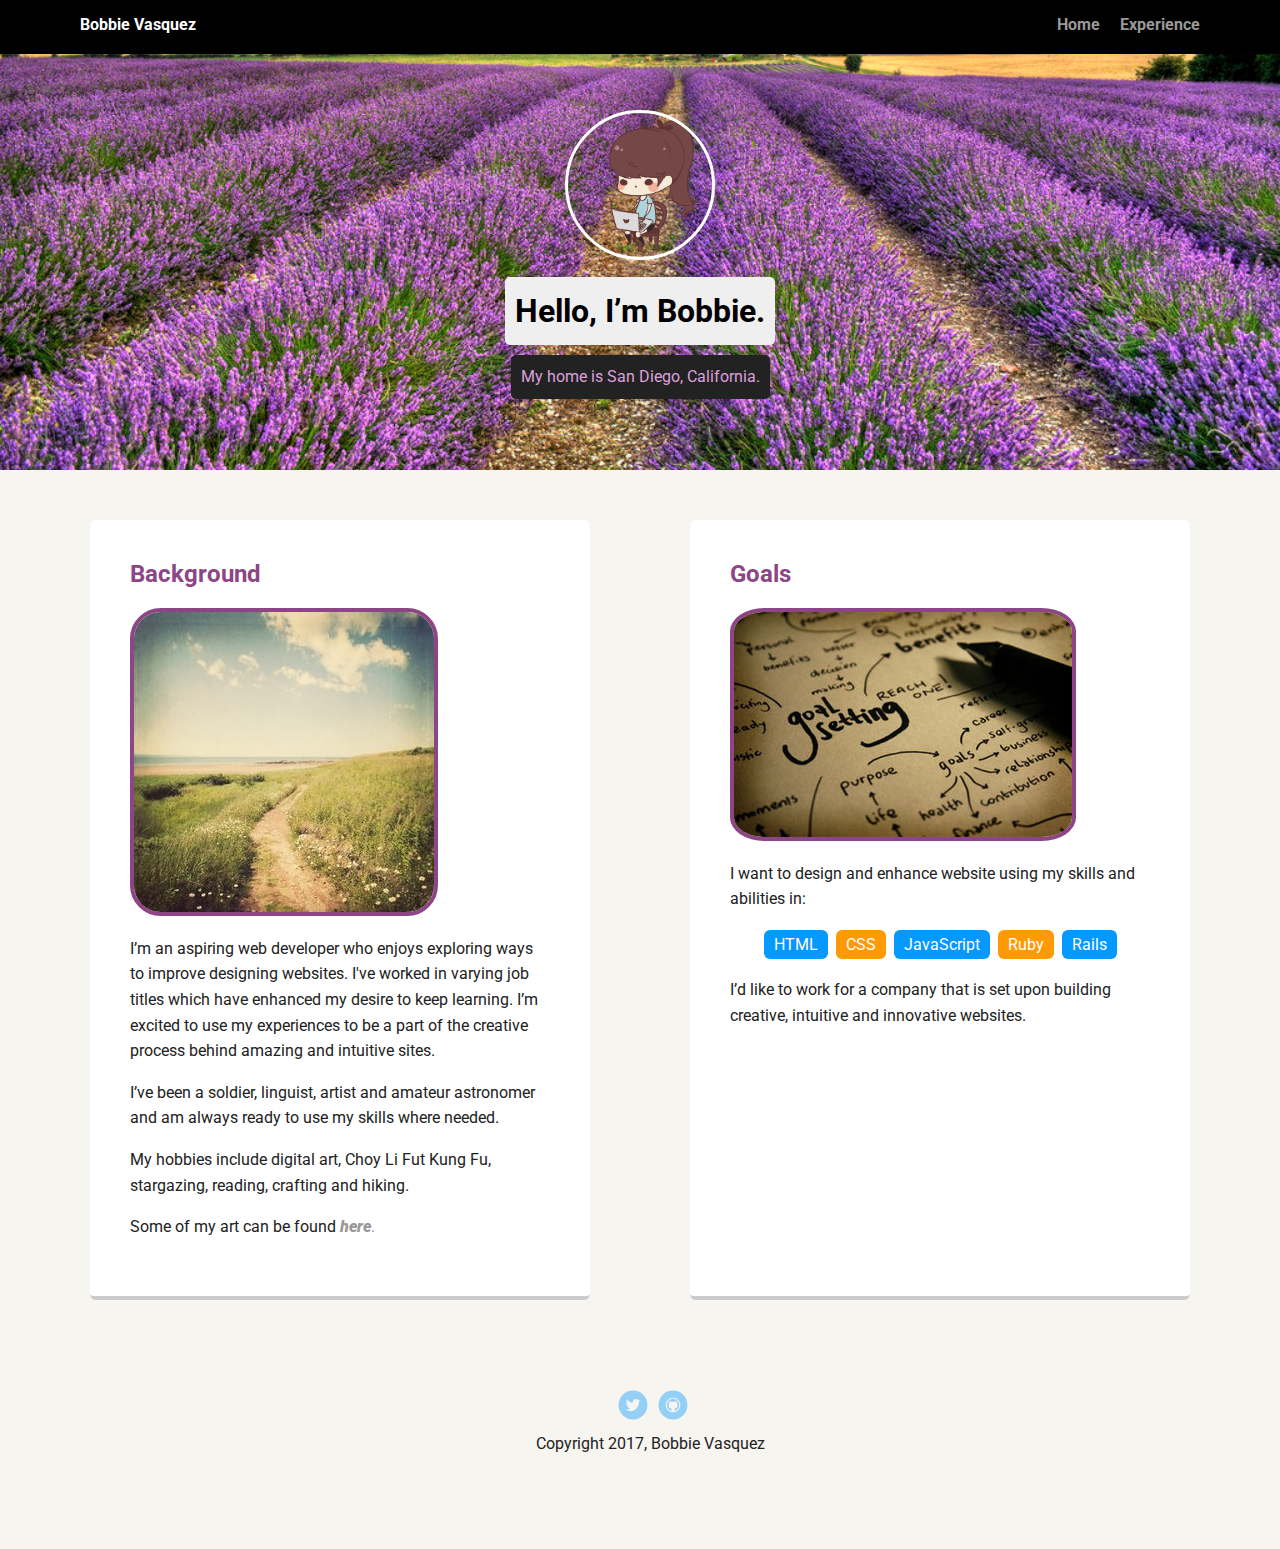
==== portfolio_update_v1/index.html @ 139d3390 "Add files via upload" ====
<!doctype html>
<html lang="en">
<head>
  <meta charset="utf-8">
  <title>Bobbie Vasquez's Profile</title>
  <meta name="viewport" content="width=device-width, initial-scale=1.0">
  <link rel="stylesheet" href="styles.css">
  <link rel="stylesheet" href="Experience.html">
  <link href="https://fonts.googleapis.com/css?family=Muli%7CRoboto:400,300,500,700,900" rel="stylesheet"></head>
  <body>

    <div class="main-nav">
        <ul class="nav">
          <li class="name">Bobbie Vasquez</li>
          <li><a href="index.html">Home</a></li>
          <li><a href="Experience.html">Experience</a></li>
        </ul>
    </div>

    <header>
      <img src="images/new_avatar.png" alt="Cartoon doodle of Bobbie" class="profile-image">
      <h1 class="tag name">Hello, I’m Bobbie.</h1>
      <p class="tag location">My home is San Diego, California.</p>
    </header>

    <main class="flex">
      <div class="card">
        <h2>Background</h2>
        <img src="images/path.jpg" alt="picture of pathway" class="main-image">
        <p>I’m an aspiring web developer who enjoys exploring ways to improve designing websites. I've worked in varying job titles which have enhanced my desire to keep learning. I’m excited to use my experiences to be a part of the creative process behind amazing and intuitive sites.</p>
        <p>I’ve been a soldier, linguist, artist and amateur astronomer and am always ready to use my skills where needed.</p>
        <p>My hobbies include digital art, Choy Li Fut Kung Fu, stargazing, reading, crafting and hiking.</p>
        <p>Some of my art can be found <a href="https://www.instagram.com/miss_sketches/" target="_blank"><b><i><strong>here</strong></b></i>.</a></p>


      </div>

      <div class="card">
        <h2>Goals</h2>
        <img src="images/goalsetting.jpg" alt="diagram of goal setting plan" class="main-image">
        <p>I want to design and enhance website using my skills and abilities in:</p>
        <ul class="skills">
          <li>HTML</li>
          <li>CSS</li>
          <li>JavaScript</li>
          <li>Ruby</li>
          <li>Rails</li>
        </ul>
        <p>I’d like to work for a company that is set upon building creative, intuitive and innovative websites.</p>
      </div>

    </main>
    <footer>
      <ul>
        <li><a href="https://twitter.com/vasqu2006" class="social twitter" target="_blank">Twitter</a></li>
        <li><a href="https://github.com/Vasquezb" class="social github" target="_blank">Github</a></li>
      </ul>
      <p class="copyright">Copyright 2017, Bobbie Vasquez</p>
    </footer>
  </body>
  </html>
---- portfolio_update_v1/styles.css ----
/* Global Layout Set-up */
* {
  box-sizing: border-box;
}

body {
  margin: 0;
  padding: 0;
  text-align: center;
  font-family: 'Roboto', sans-serif;
  color: #222;
  background: #f7f5f0;
}
/* Link Styles */

a {
  text-decoration: none;
  color: #999;
}
a:hover {
  color: #6633ff;
}

/* Section Styles */

.main-nav {
  width: 100%;
  background: black;
  min-height: 30px;
  padding: 10px;
  position: fixed;
  text-align: center;
}
.nav {
  display: flex;
  justify-content: space-around;
  font-weight: 700;
  list-style-type: none;
  margin: 0 auto;
  padding: 0;
}

.nav .name {
    display: block;
    margin-right: auto;
    color: white;
}
.nav li {
  padding: 5px 10px 10px 10px;
}
.nav a {
  transition: all .5s;
}
.nav a:hover {
  color: white
}

header {
  text-align: center;
  background: url('images/lavenderfield.jpg') no-repeat top center ;
  background-size: cover;
  overflow: hidden;
  padding-top: 60px;
}
header {
  line-height: 1.5;
}
header .profile-image {
  margin-top: 50px;
  width: 150px;
  height: 150px;
  border-radius: 50%;
  border: 3px solid white;
  transition: all 1s;
}
header .profile-image:hover {
  transform: scale(1.2) rotate(5deg);
}
.tag {
  background-color: #efefef;
  color: black;
  padding: 10px;
  border-radius: 5px;
  display: table;
  margin: 10px auto;
}
.location {
  background-color: #222;
  color: #DDA0DD;
}
.card {
  margin: 30px;
  padding: 20px 40px 40px;
  max-width: 500px;
  text-align: left;
  background: #fff;
  border-bottom: 4px solid #ccc;
  border-radius: 6px;
  transition: all .5s;
}
.card:hover {
  border-color: #ff99ff;
}

ul.skills {
  padding: 0;
  text-align: center;
}

.skills li {
  border-radius: 6px;
  display: inline-block;
  background: #ff9904;
  color: white;
  padding: 5px 10px;
  margin: 2px;
}

.skills li:nth-child(odd) {
  background: #0399ff;
}

footer {
  width: 100%;
  min-height: 30px;
  padding: 20px 0 40px 20px;
}

footer .copyright {
  top: -8px;
  font-size: .75em;
}

footer ul {
  list-style-type: none;
  margin: 0;
  padding: 0;
}

footer ul li {
  display: inline-block;
}

a.social {
  display: inline-block;
  text-indent: -9999px;
  margin-left: 5px;
  width: 30px;
  height: 30px;
  background-size: 30px 30px;
  opacity: .4;
  transition: all .5s;
}
a.twitter {
  background-image: url(images/twitter.svg);
}
a.linkedin {
  background-image: url(images/linkedin.svg);
}
a.github {
  background-image: url(images/github.svg);
}
a.social:hover {
  opacity: 1;
}
.clearfix {
  clear: both;
}

/* Styles for larger screens */
@media screen and (min-width: 720px) {

  .flex {
      display: -ms-flexbox;      /* TWEENER - IE 10 */
      display: flex;
      max-width: 1200px;
      -ms-flex-pack: distribute;
      justify-content: space-around;
      margin: 0 auto;
  }

  header {
    min-height: 470px;
  }

  .nav {
    max-width: 1200px;
    padding: 0 30px;
  }


  main {
    padding-top: 20px;
  }

  main p {
    line-height: 1.6em;
  }

  footer {
    font-size: 1.3em;
    max-width: 1200px;
    margin: 40px auto;
  }
  .main-image {
    border: solid 4px #8E4585;
    border-radius: 10%;


}
h2 {
  color: #8E4585;
}
}
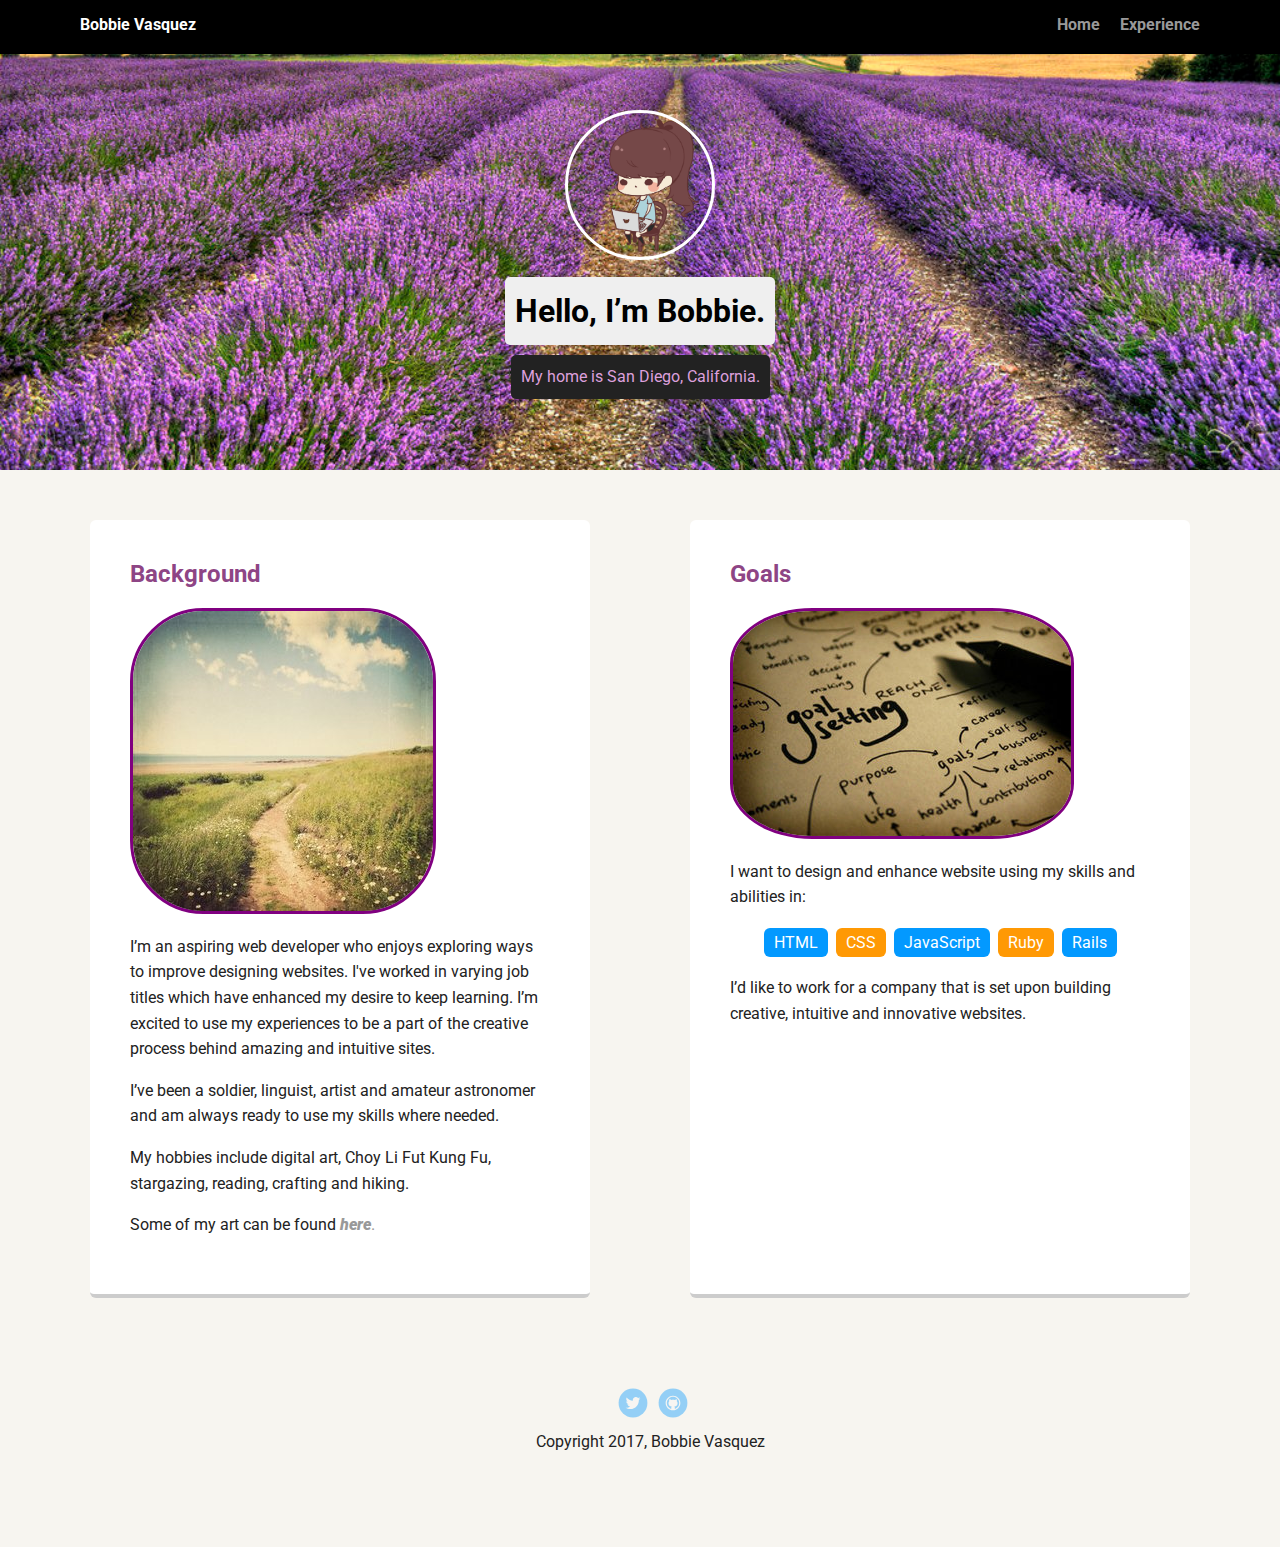
==== commit b7056e9a: "Add files via upload" ====
--- a/portfolio_update_v1/index.html
+++ b/portfolio_update_v1/index.html
@@ -1,4 +1,4 @@
-<!doctype html>
+<!DOCTYPE html>
 <html lang="en">
 <head>
   <meta charset="utf-8">
@@ -30,7 +30,7 @@
         <p>I’m an aspiring web developer who enjoys exploring ways to improve designing websites. I've worked in varying job titles which have enhanced my desire to keep learning. I’m excited to use my experiences to be a part of the creative process behind amazing and intuitive sites.</p>
         <p>I’ve been a soldier, linguist, artist and amateur astronomer and am always ready to use my skills where needed.</p>
         <p>My hobbies include digital art, Choy Li Fut Kung Fu, stargazing, reading, crafting and hiking.</p>
-        <p>Some of my art can be found <a href="https://www.instagram.com/miss_sketches/" target="_blank"><b><i><strong>here</strong></b></i>.</a></p>
+        <p>Some of my art can be found <a href="https://www.instagram.com/miss_sketches/" target="_blank"><b><i><strong>here</strong></i></b>.</a></p>
 
 
       </div>
--- a/portfolio_update_v1/styles.css
+++ b/portfolio_update_v1/styles.css
@@ -211,4 +211,16 @@
 h2 {
   color: #8E4585;
 }
-}
+body {
+    font-family: "Roboto", sans-serif;
+}
+
+h1 {
+  color: #8E4585;
+}
+
+.main-image {
+  border: solid 3px purple;
+  border-radius: 24%;
+}
+}
